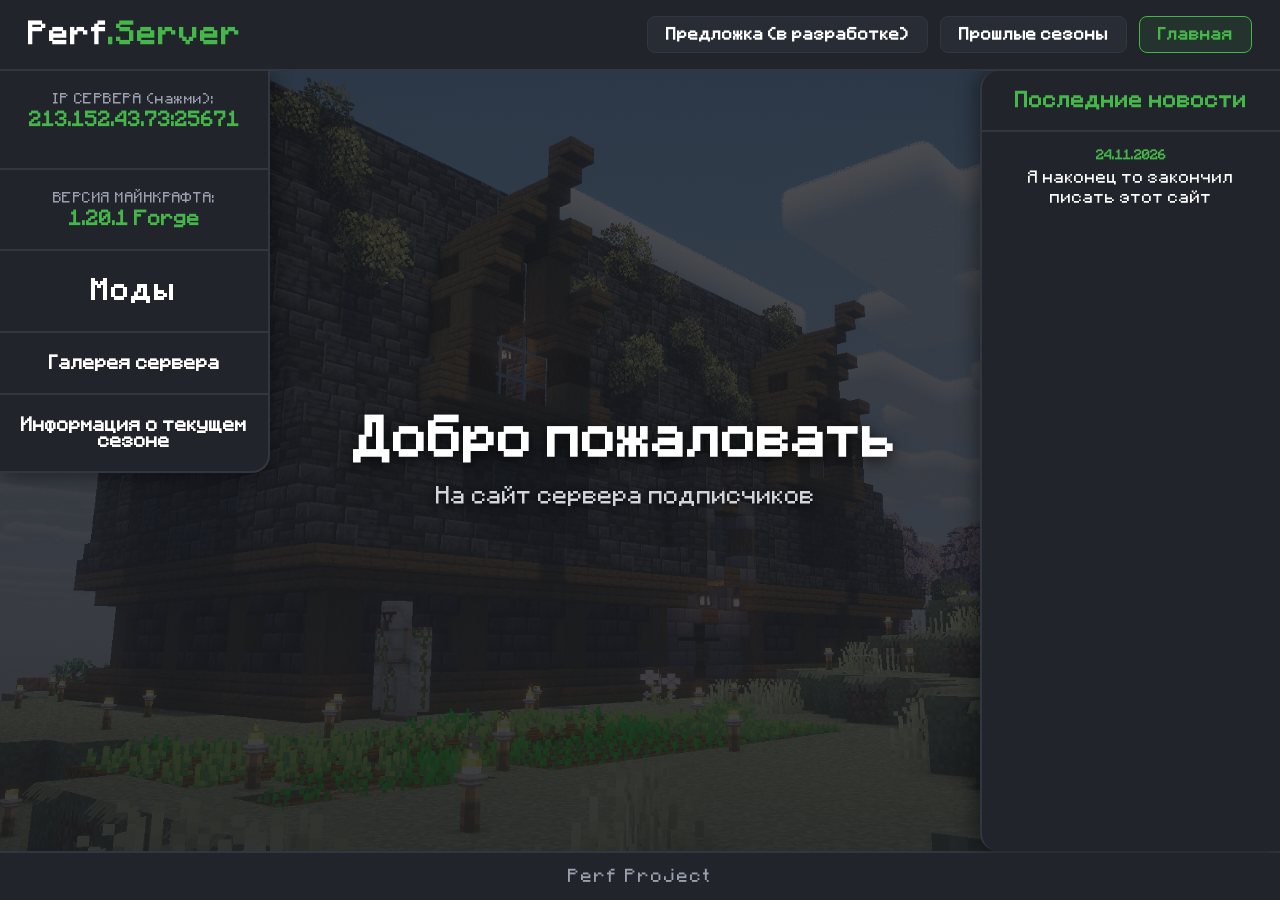
==== index.html @ 5166c8cd "Add files via upload" ====
<!DOCTYPE html>
<html lang="ru">
<head>
    <link rel="icon" type="image/png" href="favicon.png">
<link rel="apple-touch-icon" href="favicon.png">
    <meta charset="UTF-8">
    <meta name="viewport" content="width=device-width, initial-scale=1.0">
    <!-- ИНСТРУКЦИЯ: Текст ниже отображается на вкладке браузера -->
    <title>Perf.Server — Главная</title>
    
    <!-- Подключаем шрифты: пиксельный для заголовков и ровный для обычного текста -->
    <link rel="preconnect" href="https://fonts.googleapis.com">
    <link rel="preconnect" href="https://fonts.gstatic.com" crossorigin>
    <link href="https://fonts.googleapis.com/css2?family=Inter:wght@400;600;700&family=Silkscreen:wght@400;700&display=swap" rel="stylesheet">
    
    <!-- Подключаем наш отдельный файл со стилями -->
    <link rel="stylesheet" href="style.css">
</head>
<body>

    <!-- ==================== 1. ВЕРХНЯЯ ШАПКА САЙТА ==================== -->
    <header class="top-header">
        <!-- Левая часть шапки: Название сервера -->
        <a href="index.html" class="logo">
            Perf<span>.Server</span>
        </a>

        <!-- Правая часть шапки: Кнопки навигации (как на твоем рисунке) -->
        <nav class="top-nav">
            <!-- Чтобы сделать кнопку "активной" (с зеленой рамкой), добавь ей класс active -->
            <a href="#" class="nav-btn">Предложка (в разработке)</a>
            <a href="seasons.html" class="nav-btn ">Прошлые сезоны</a>
            <a href="index.html" class="nav-btn active">Главная</a>
        </nav>
    </header>

    <!-- ==================== 2. ОСНОВНАЯ ЧАСТЬ (3 КОЛОНКИ) ==================== -->
    <main class="main-grid">

        <!-- ---------- ЛЕВАЯ КОЛОНКА (Меню и инфа) ---------- -->
        <aside class="left-sidebar">
            
            <!-- Блок 1: IP сервера (нажми на него, чтобы скопировать) -->
            <div class="side-box ip-box" onclick="copyIP()" title="Нажми, чтобы скопировать IP">
                <span class="box-label">IP СЕРВЕРА (нажми):</span>
                <!-- ИНСТРУКЦИЯ: Меняй IP-адрес сервера прямо здесь -->
                <strong class="green-text" id="server-ip">213.152.43.73:25671</strong>
                <span class="copy-status" id="copy-msg">Скопировано!</span>
            </div>

            <!-- Блок 2: Версия Майнкрафта -->
            <div class="side-box">
                <span class="box-label">ВЕРСИЯ МАЙНКРАФТА:</span>
                <!-- ИНСТРУКЦИЯ: Меняй версию и ядро здесь -->
                <strong class="green-text">1.20.1 Forge</strong>
            </div>

            <!-- Блок 3: Кнопка МОДЫ -->
            <!-- ИНСТРУКЦИЯ: Вместо # потом впишем ссылку на страницу модов, например mods.html -->
            <!-- Блок 3: Кнопка МОДЫ -->
<a href="mods.html" class="side-box side-link big-link">
    Моды
</a>

            <!-- Блок 4: Галерея сервера -->
<a href="gallery.html" class="side-box side-link">
    Галерея сервера
</a>

            <!-- Блок 5: Информация о текущем сезоне -->
           <a href="season-info.html" class="side-box side-link">
                Информация о текущем сезоне
            </a>

        </aside>

        <!-- ---------- ЦЕНТРАЛЬНАЯ КОЛОНКА (Главный баннер) ---------- -->
        <section class="center-hero">
            <div class="hero-content">
                <!-- ИНСТРУКЦИЯ: Главный заголовок и подзаголовок по центру -->
                <h1>Добро пожаловать</h1>
                <p>На сайт сервера подписчиков</p>
            </div>
        </section>

        <!-- ---------- ПРАВАЯ КОЛОНКА (Последние новости) ---------- -->
        <aside class="right-sidebar">
            <div class="news-header">
                Последние новости
            </div>

            <!-- ИНСТРУКЦИЯ: Каждая новость — это блок <div class="news-item">. 
                 Чтобы добавить новую новость, просто скопируй один такой блок и вставь сверху! -->
            <div class="news-list">
                


                <div class="news-item">
                    <span class="news-date">24.11.2026</span>
                    <p>Я наконец то закончил писать этот сайт</p>
                </div>

             

            </div>
        </aside>

    </main>

    <!-- ==================== 3. НИЖНИЙ ПОДВАЛ (ФУТЕР) ==================== -->
    <footer class="bottom-footer">
        Perf Project
    </footer>

    <!-- Небольшой скрипт для работы кнопки копирования IP -->
    <script>
        function copyIP() {
            const ipText = document.getElementById('server-ip').innerText;
            navigator.clipboard.writeText(ipText);
            
            const msg = document.getElementById('copy-msg');
            msg.style.opacity = '1';
            setTimeout(() => {
                msg.style.opacity = '0';
            }, 2000);
        }
    </script>

</body>
</html>
---- style.css ----
/* ИНСТРУКЦИЯ: Файл minecraft.otf должен лежать в той же папке, что и style.css */
@font-face {
    font-family: 'Minecraft';
    src: url('minecraft.otf') format('opentype');
    font-weight: normal;
    font-style: normal;
}

/* =====================================================================
   ПАЛИТРА ЦВЕТОВ И НАСТРОЙКИ
   ===================================================================== */
:root {
    --bg-main: #181a1f;          /* Основной тёмный фон страницы */
    --bg-panel: #21242b;         /* Фон панелей и шапки */
    --bg-hover: #2a2e37;         /* Цвет блока при наведении мышки */
    --accent-green: #45b649;     /* Фирменный ярко-зелёный цвет */
    --border-color: #323641;     /* Цвет разделительных линий */
    --text-main: #ffffff;        /* Основной белый текст */
    --text-muted: #9aa0ae;       /* Приглушённый серый текст */
}

/* ИНСТРУКЦИЯ: Звёздочка (*) сбрасывает стандартные отступы у всех элементов */
* {
    margin: 0;
    padding: 0;
    box-sizing: border-box;
}

body {
    /* ИНСТРУКЦИЯ: Если хочешь вернуть обычный шрифт на весь текст, поставь 'Inter' на первое место */
    font-family: 'Minecraft', 'Inter', sans-serif;
    background-color: var(--bg-main);
    color: var(--text-main);
    min-height: 100vh;
    display: flex;
    flex-direction: column;
}

/* ==================== 1. ВЕРХНЯЯ ШАПКА ==================== */
.top-header {
    background-color: var(--bg-panel);
    border-bottom: 2px solid var(--border-color);
    padding: 16px 28px;
    display: flex;
    justify-content: space-between;
    align-items: center;
    z-index: 10;
}

.logo {
    font-family: 'Minecraft', 'Silkscreen', sans-serif;
    font-size: 26px;
    font-weight: 700;
    color: var(--text-main);
    text-decoration: none;
    letter-spacing: 1px;
}

.logo span {
    color: var(--accent-green);
}

.top-nav {
    display: flex;
    gap: 12px;
}

.nav-btn {
    background-color: #282c34;
    color: var(--text-main);
    text-decoration: none;
    padding: 10px 18px;
    border-radius: 8px;
    font-size: 14px;
    font-weight: 600;
    border: 1.5px solid var(--border-color);
    text-align: center;
    transition: 0.2s ease;
}

.nav-btn:hover {
    background-color: var(--bg-hover);
    border-color: var(--accent-green);
}

.nav-btn.active {
    border-color: var(--accent-green);
    color: var(--accent-green);
    background-color: rgba(69, 182, 73, 0.1);
}

/* ==================== 2. СЕТКА И ОБЩИЙ ФОН С КАРТИНКОЙ ==================== */
.main-grid {
    flex: 1;
    display: grid;
    grid-template-columns: 270px 1fr 300px;
    border-bottom: 2px solid var(--border-color);

    /* ИНСТРУКЦИЯ: Меняй имя картинки в url('...') при необходимости */
    background:
        linear-gradient(rgba(24, 26, 31, 0.72), rgba(24, 26, 31, 0.85)),
        url('dom2.png') center/cover no-repeat,
        radial-gradient(circle at center, #252b34 0%, #181a1f 100%);
}

/* ---------- ЛЕВАЯ КОЛОНКА (Обрезанная и закруглённая) ---------- */
.left-sidebar {
    background-color: var(--bg-panel);
    border-right: 2px solid var(--border-color);
    border-bottom: 2px solid var(--border-color);
    border-bottom-right-radius: 18px;
    align-self: start;
    overflow: hidden;
    display: flex;
    flex-direction: column;
    box-shadow: 4px 4px 20px rgba(0, 0, 0, 0.4);
}

/* ИНСТРУКЦИЯ: Центрируем текст внутри всех блоков левой колонки.
   Чтобы вернуть выравнивание по левому краю, поменяй center на left */
.side-box {
    padding: 22px 20px;
    border-bottom: 2px solid var(--border-color);
    display: flex;
    flex-direction: column;
    align-items: center;
    justify-content: center;
    text-align: center;
    gap: 6px;
}

.left-sidebar .side-box:last-child {
    border-bottom: none;
}

.box-label {
    font-size: 12px;
    color: var(--text-muted);
    letter-spacing: 0.5px;
    text-align: center;
}

.green-text {
    color: var(--accent-green);
    font-size: 17px;
    font-weight: 700;
    text-align: center;
}

.ip-box {
    cursor: pointer;
    position: relative;
    transition: 0.2s;
}

.ip-box:hover {
    background-color: var(--bg-hover);
}

.copy-status {
    font-size: 12px;
    color: var(--accent-green);
    text-align: center;
    opacity: 0;
    transition: opacity 0.3s;
}

.side-link {
    text-decoration: none;
    color: var(--text-main);
    font-size: 16px;
    font-weight: 600;
    text-align: center;
    transition: 0.2s;
}

.side-link:hover {
    background-color: var(--bg-hover);
    color: var(--accent-green);
}

.big-link {
    font-family: 'Minecraft', 'Silkscreen', sans-serif;
    font-size: 24px;
    letter-spacing: 2px;
    padding: 28px 20px;
    text-align: center;
}

/* ---------- ЦЕНТРАЛЬНАЯ КОЛОНКА ---------- */
/* ИНСТРУКЦИЯ: Главный заголовок и подзаголовок по центру экрана */
.center-hero {
    display: flex;
    align-items: center;
    justify-content: center;
    text-align: center;
    padding: 40px;
}

.hero-content {
    display: flex;
    flex-direction: column;
    align-items: center;
    text-align: center;
}

.hero-content h1 {
    font-family: 'Minecraft', 'Silkscreen', sans-serif;
    font-size: 46px;
    line-height: 1.2;
    margin-bottom: 14px;
    text-align: center;
    text-shadow: 0 4px 15px rgba(0, 0, 0, 0.8);
}

.hero-content p {
    font-size: 20px;
    line-height: 1.4;
    color: #d1d5db;
    text-align: center;
    text-shadow: 0 2px 10px rgba(0, 0, 0, 0.8);
}

/* ---------- ПРАВАЯ КОЛОНКА (НОВОСТИ) ---------- */
.right-sidebar {
    background-color: var(--bg-panel);
    border-left: 2px solid var(--border-color);
    border-top-left-radius: 18px;
    border-bottom-left-radius: 18px;
    overflow: hidden;
    display: flex;
    flex-direction: column;
    box-shadow: -4px 0 20px rgba(0, 0, 0, 0.4);
}

.news-header {
    padding: 20px;
    font-size: 18px;
    font-weight: 700;
    text-align: center;
    border-bottom: 2px solid var(--border-color);
    color: var(--accent-green);
}

.news-list {
    display: flex;
    flex-direction: column;
    flex: 1;
}

/* ИНСТРУКЦИЯ: Хочешь выровнять новости по левому краю — поменяй center на left */
.news-item {
    padding: 16px 18px;
    border-bottom: 2px solid var(--border-color);
    font-size: 14px;
    line-height: 1.45;
    text-align: center;
    transition: 0.2s;
}

.news-list .news-item:last-child {
    border-bottom: none;
}

.news-item:hover {
    background-color: var(--bg-hover);
}

.news-date {
    display: block;
    font-size: 11px;
    color: var(--accent-green);
    font-weight: 600;
    text-align: center;
    margin-bottom: 4px;
}

.empty-slot p {
    color: var(--text-muted);
    font-style: italic;
    text-align: center;
}

/* ==================== 3. НИЖНИЙ ПОДВАЛ ==================== */
.bottom-footer {
    background-color: var(--bg-panel);
    padding: 16px;
    text-align: center;
    font-family: 'Minecraft', 'Silkscreen', sans-serif;
    font-size: 15px;
    color: var(--text-muted);
    letter-spacing: 2px;
}

@media (max-width: 900px) {
    .main-grid {
        grid-template-columns: 1fr;
    }
    .left-sidebar, .right-sidebar {
        border: none;
        border-radius: 0;
    }
}

/* =====================================================================
   СТИЛИ ДЛЯ СТРАНИЦЫ МОДОВ (mods.html)
   ===================================================================== */

.active-side {
    color: var(--accent-green);
    background-color: rgba(69, 182, 73, 0.1);
}

.mods-layout {
    grid-template-columns: 270px 1fr;
    background:
        linear-gradient(rgba(24, 26, 31, 0.72), rgba(24, 26, 31, 0.85)),
        url('dom2.png') center/cover no-repeat,
        radial-gradient(circle at center, #252b34 0%, #181a1f 100%);
}

.mods-section {
    display: flex;
    align-items: center;
    justify-content: center;
    padding: 40px 20px;
}

.mods-card {
    background-color: rgba(33, 36, 43, 0.9);
    backdrop-filter: blur(8px);
    border: 2px solid var(--border-color);
    border-radius: 20px;
    padding: 38px 34px;
    max-width: 560px;
    width: 100%;
    text-align: center;
    box-shadow: 0 12px 35px rgba(0, 0, 0, 0.6);
    display: flex;
    flex-direction: column;
    align-items: center;
}

.mods-badge {
    background-color: rgba(69, 182, 73, 0.15);
    border: 1px solid var(--accent-green);
    color: var(--accent-green);
    padding: 6px 14px;
    border-radius: 20px;
    font-size: 13px;
    margin-bottom: 18px;
}

.mods-card h1 {
    font-family: 'Minecraft', 'Silkscreen', sans-serif;
    font-size: 32px;
    line-height: 1.3;
    margin-bottom: 14px;
}

.mods-desc {
    color: #d1d5db;
    font-size: 15px;
    line-height: 1.6;
    margin-bottom: 26px;
}

.download-btn {
    display: inline-block;
    background-color: var(--accent-green);
    color: #ffffff;
    text-decoration: none;
    font-family: 'Minecraft', 'Silkscreen', sans-serif;
    font-size: 18px;
    padding: 16px 32px;
    border-radius: 12px;
    letter-spacing: 1px;
    box-shadow: 0 6px 20px rgba(69, 182, 73, 0.35);
    transition: 0.2s ease;
    margin-bottom: 28px;
}

.download-btn:hover {
    background-color: #3da341;
    transform: translateY(-2px);
    box-shadow: 0 10px 25px rgba(69, 182, 73, 0.55);
}

.install-guide {
    background-color: rgba(24, 26, 31, 0.7);
    border: 1.5px solid var(--border-color);
    border-radius: 14px;
    padding: 18px 22px;
    width: 100%;
    text-align: left;
}

.install-guide h3 {
    color: var(--accent-green);
    font-size: 15px;
    margin-bottom: 10px;
    text-align: center;
}

.install-guide ol {
    padding-left: 20px;
    color: var(--text-muted);
    font-size: 13px;
    line-height: 1.65;
}

.install-guide li {
    margin-bottom: 6px;
}

.install-guide span {
    color: var(--text-main);
    font-weight: 600;
}

@media (max-width: 900px) {
    .mods-layout {
        grid-template-columns: 1fr;
    }
}

/* =====================================================================
   СТИЛИ ДЛЯ СТРАНИЦЫ ГАЛЕРЕИ (gallery.html)
   ===================================================================== */

.gallery-page {
    flex: 1;
    padding: 36px 40px 50px;
    max-width: 1400px;
    width: 100%;
    margin: 0 auto;
}

.gallery-title {
    font-family: 'Minecraft', 'Silkscreen', sans-serif;
    font-size: 38px;
    text-align: center;
    margin-bottom: 34px;
    letter-spacing: 2px;
    color: var(--text-main);
}

.gallery-grid {
    display: grid;
    grid-template-columns: repeat(3, 1fr);
    gap: 26px;
}

.gallery-card {
    position: relative;
    height: 250px;
    border-radius: 22px;
    border: 2px solid var(--border-color);
    overflow: hidden;
    cursor: pointer;
    background-color: var(--bg-panel);
    box-shadow: 0 8px 24px rgba(0, 0, 0, 0.45);
    transition: transform 0.25s ease, border-color 0.25s ease, box-shadow 0.25s ease;
}

.gallery-card:hover {
    transform: translateY(-4px);
    border-color: var(--accent-green);
    box-shadow: 0 12px 30px rgba(69, 182, 73, 0.25);
}

.gallery-card img {
    width: 100%;
    height: 100%;
    object-fit: cover;
    display: block;
    transition: transform 0.35s ease;
}

.gallery-card:hover img {
    transform: scale(1.04);
}

.gallery-caption {
    position: absolute;
    bottom: 0;
    left: 0;
    right: 0;
    background: rgba(24, 26, 31, 0.86);
    backdrop-filter: blur(6px);
    border-top: 1.5px solid var(--border-color);
    border-radius: 16px 16px 20px 20px;
    padding: 12px 16px;
    text-align: center;
}

.gallery-caption p {
    font-size: 13px;
    line-height: 1.4;
    color: var(--text-main);
}

.lightbox {
    position: fixed;
    inset: 0;
    background: rgba(12, 14, 18, 0.92);
    backdrop-filter: blur(8px);
    display: none;
    flex-direction: column;
    align-items: center;
    justify-content: center;
    padding: 30px;
    z-index: 1000;
}

.lightbox.open {
    display: flex;
}

.lightbox-img {
    max-width: 92vw;
    max-height: 80vh;
    border-radius: 16px;
    border: 2px solid var(--accent-green);
    box-shadow: 0 15px 50px rgba(0, 0, 0, 0.8);
    object-fit: contain;
}

.lightbox-text {
    margin-top: 16px;
    font-size: 16px;
    color: var(--text-main);
    text-align: center;
    background-color: var(--bg-panel);
    padding: 10px 22px;
    border-radius: 12px;
    border: 1.5px solid var(--border-color);
}

.lightbox-close {
    position: absolute;
    top: 22px;
    right: 32px;
    font-size: 42px;
    color: var(--text-main);
    cursor: pointer;
    line-height: 1;
    transition: 0.2s;
}

.lightbox-close:hover {
    color: var(--accent-green);
}

@media (max-width: 1000px) {
    .gallery-grid {
        grid-template-columns: repeat(2, 1fr);
    }
}

@media (max-width: 650px) {
    .gallery-page {
        padding: 24px 16px;
    }
    .gallery-grid {
        grid-template-columns: 1fr;
    }
}

/* =====================================================================
   СТИЛИ ДЛЯ РАЗДЕЛА «ПРОШЛЫЕ СЕЗОНЫ» (seasons.html и season.html)
   ===================================================================== */

.seasons-page {
    flex: 1;
    display: flex;
    align-items: stretch;
    padding: 32px 36px;
    background:
        linear-gradient(rgba(24, 26, 31, 0.76), rgba(24, 26, 31, 0.88)),
        url('ad.png') center/cover no-repeat,
        radial-gradient(circle at center, #252b34 0%, #181a1f 100%);
}

.seasons-row {
    display: flex;
    align-items: stretch;
    gap: 22px;
    flex-wrap: wrap;
    width: 100%;
}

.season-column {
    width: 118px;
    min-height: 460px;
    background-color: rgba(33, 36, 43, 0.88);
    backdrop-filter: blur(8px);
    border: 2px solid var(--border-color);
    border-radius: 26px;
    text-decoration: none;
    color: var(--text-main);
    display: flex;
    align-items: center;
    justify-content: center;
    padding: 24px 12px;
    box-shadow: 0 10px 28px rgba(0, 0, 0, 0.5);
    transition: transform 0.25s ease, border-color 0.25s ease, background-color 0.25s ease, box-shadow 0.25s ease;
}

.season-column:hover {
    transform: translateY(-6px);
    border-color: var(--accent-green);
    background-color: rgba(42, 46, 55, 0.95);
    box-shadow: 0 14px 34px rgba(69, 182, 73, 0.28);
}

.vertical-label {
    writing-mode: vertical-rl;
    text-orientation: upright;
    font-family: 'Minecraft', 'Silkscreen', sans-serif;
    font-size: 26px;
    letter-spacing: 6px;
    color: var(--accent-green);
    user-select: none;
}

.season-detail-page {
    flex: 1;
    padding: 28px 36px 50px;
    background:
        linear-gradient(rgba(24, 26, 31, 0.78), rgba(24, 26, 31, 0.9)),
        url('1season.jpg') center/cover no-repeat,
        radial-gradient(circle at center, #252b34 0%, #181a1f 100%);
}

.season-container {
    max-width: 1340px;
    margin: 0 auto;
}

.season-top-bar {
    display: flex;
    justify-content: space-between;
    align-items: center;
    gap: 16px;
    margin-bottom: 22px;
    flex-wrap: wrap;
}

.season-badge {
    font-family: 'Minecraft', 'Silkscreen', sans-serif;
    font-size: 20px;
    color: var(--accent-green);
    background-color: rgba(33, 36, 43, 0.92);
    border: 2px solid var(--accent-green);
    border-radius: 14px;
    padding: 10px 22px;
    box-shadow: 0 6px 18px rgba(0, 0, 0, 0.4);
}

.back-seasons-btn {
    text-decoration: none;
    color: var(--text-main);
    background-color: rgba(33, 36, 43, 0.9);
    border: 1.5px solid var(--border-color);
    border-radius: 10px;
    padding: 9px 16px;
    font-size: 14px;
    font-weight: 600;
    transition: 0.2s ease;
}

.back-seasons-btn:hover {
    border-color: var(--accent-green);
    color: var(--accent-green);
    background-color: var(--bg-hover);
}

.season-story-box {
    background-color: rgba(33, 36, 43, 0.9);
    backdrop-filter: blur(8px);
    border: 2px solid var(--border-color);
    border-radius: 24px;
    padding: 26px;
    box-shadow: 0 12px 35px rgba(0, 0, 0, 0.55);
}

.season-photo-frame {
    float: left;
    width: 440px;
    max-width: 100%;
    height: 300px;
    margin: 0 28px 18px 0;
    border-radius: 22px;
    border: 2px solid var(--border-color);
    overflow: hidden;
    cursor: pointer;
    background-color: var(--bg-main);
    transition: border-color 0.25s ease, transform 0.25s ease;
}

.season-photo-frame:hover {
    border-color: var(--accent-green);
    transform: translateY(-2px);
}

.season-photo-frame img {
    width: 100%;
    height: 100%;
    object-fit: cover;
    display: block;
}

.season-text {
    font-size: 16px;
    line-height: 1.7;
    color: #e5e7eb;
}

.season-text p {
    margin-bottom: 16px;
}

.season-text p:last-child {
    margin-bottom: 0;
}

.season-story-box::after {
    content: "";
    display: table;
    clear: both;
}

@media (max-width: 850px) {
    .season-column {
        width: 100%;
        min-height: 90px;
    }
    .vertical-label {
        writing-mode: horizontal-tb;
        text-orientation: mixed;
        letter-spacing: 3px;
        font-size: 22px;
    }
    .season-photo-frame {
        float: none;
        width: 100%;
        margin: 0 0 20px 0;
        height: 240px;
    }
}

/* =====================================================================
   СТИЛИ ДЛЯ РАЗДЕЛА «ИНФОРМАЦИЯ О СЕЗОНЕ» С КАРТОЙ СПРАВА (season-info.html)
   ===================================================================== */

.season-map-layout {
    flex: 1;
    display: grid;
    grid-template-columns: 270px 1fr;
    align-items: stretch;
    border-bottom: 2px solid var(--border-color);
    background-color: var(--bg-main);
}

/* Левая колонка «ИГРОКИ :» — растягивается до нижней границы, список внутри скроллится */
.players-sidebar {
    background-color: var(--bg-panel);
    border: 2px solid var(--border-color);
    border-radius: 18px;
    margin: 20px 0 24px 20px;
    overflow: hidden;
    display: flex;
    flex-direction: column;
    box-shadow: 0 8px 24px rgba(0, 0, 0, 0.35);
}

.players-sidebar-header {
    padding: 16px 18px;
    font-family: 'Minecraft', 'Silkscreen', sans-serif;
    font-size: 18px;
    color: var(--accent-green);
    border-bottom: 2px solid var(--border-color);
    letter-spacing: 1px;
}

.season-players-rows {
    list-style: none;
    display: flex;
    flex-direction: column;
    flex: 1;
    min-height: 460px;           /* ИНСТРУКЦИЯ: Минимальная высота списка игроков */
    max-height: 620px;           /* ИНСТРУКЦИЯ: Максимальная высота до появления прокрутки */
    overflow-y: auto;
    scrollbar-width: thin;
    scrollbar-color: var(--accent-green) var(--bg-main);
}

.season-players-rows::-webkit-scrollbar {
    width: 6px;
}

.season-players-rows::-webkit-scrollbar-track {
    background: var(--bg-main);
}

.season-players-rows::-webkit-scrollbar-thumb {
    background-color: var(--accent-green);
    border-radius: 6px;
}

.player-row {
    padding: 12px 18px;
    border-bottom: 1.5px solid var(--border-color);
    font-size: 14px;
    color: var(--text-main);
    transition: background-color 0.2s ease, color 0.2s ease, padding-left 0.2s ease;
}

.season-players-rows .player-row:last-child {
    border-bottom: none;
}

.player-row:hover {
    background-color: var(--bg-hover);
    color: var(--accent-green);
    padding-left: 22px;
}

/* Правая панель с картой и лором, растянутым до нижней границы */
.season-map-panel {
    display: flex;
    flex-direction: column;
    padding: 20px 24px 24px;
    gap: 16px;
    background: radial-gradient(circle at center, #252b34 0%, #181a1f 100%);
}

.map-toolbar {
    display: flex;
    align-items: center;
    justify-content: space-between;
    gap: 14px;
    flex-wrap: wrap;
}

.map-title-group {
    display: flex;
    align-items: center;
    gap: 12px;
    flex-wrap: wrap;
}

.season-live-badge {
    background-color: rgba(69, 182, 73, 0.16);
    border: 1.5px solid var(--accent-green);
    color: var(--accent-green);
    padding: 5px 14px;
    border-radius: 20px;
    font-size: 12px;
    letter-spacing: 1px;
}

.map-subtitle {
    font-family: 'Minecraft', 'Silkscreen', sans-serif;
    font-size: 18px;
    color: var(--text-main);
}

.map-external-btn {
    text-decoration: none;
    background-color: var(--bg-panel);
    color: var(--text-main);
    border: 1.5px solid var(--border-color);
    border-radius: 10px;
    padding: 9px 16px;
    font-size: 13px;
    font-weight: 600;
    transition: 0.2s ease;
}

.map-external-btn:hover {
    border-color: var(--accent-green);
    color: var(--accent-green);
    background-color: var(--bg-hover);
}

/* Панелька с кнопкой открытия карты */
.map-banner-card {
    display: flex;
    align-items: center;
    justify-content: space-between;
    gap: 20px;
    padding: 22px 26px;
    border-radius: 18px;
    border: 2px solid var(--border-color);
    background:
        linear-gradient(120deg, rgba(69, 182, 73, 0.14), rgba(33, 36, 43, 0.94) 55%),
        var(--bg-panel);
    box-shadow: 0 8px 24px rgba(0, 0, 0, 0.4);
}

.map-banner-info {
    display: flex;
    flex-direction: column;
    gap: 6px;
    max-width: 620px;
}

.map-banner-title {
    font-family: 'Minecraft', 'Silkscreen', sans-serif;
    font-size: 24px;
    line-height: 1.25;
    color: var(--text-main);
}

.map-banner-desc {
    font-size: 14px;
    line-height: 1.55;
    color: var(--text-muted);
}

.map-banner-desc code {
    color: var(--accent-green);
    font-family: monospace;
}

.map-open-btn {
    margin-bottom: 0;
    white-space: nowrap;
    flex-shrink: 0;
}

/* Блок лора растягивается вниз до нижней границы секции */
.season-lore-card {
    flex: 1;
    min-height: 260px;           /* ИНСТРУКЦИЯ: Минимальная высота карточки лора */
    padding: 24px 28px;
    border-radius: 18px;
    border: 2px solid var(--border-color);
    background-color: rgba(33, 36, 43, 0.92);
    box-shadow: 0 8px 24px rgba(0, 0, 0, 0.35);
    display: flex;
    flex-direction: column;
    gap: 14px;
}

.season-lore-header {
    display: flex;
    flex-direction: column;
    align-items: flex-start;
    gap: 8px;
    padding-bottom: 12px;
    border-bottom: 2px solid var(--border-color);
}

.lore-tag {
    background-color: rgba(69, 182, 73, 0.14);
    border: 1.5px solid var(--accent-green);
    color: var(--accent-green);
    padding: 4px 12px;
    border-radius: 20px;
    font-size: 12px;
    letter-spacing: 1px;
}

.season-lore-header h2 {
    font-family: 'Minecraft', 'Silkscreen', sans-serif;
    font-size: 22px;
    line-height: 1.3;
    color: var(--text-main);
}

.season-lore-body {
    display: flex;
    flex-direction: column;
    gap: 14px;
    font-size: 15px;
    line-height: 1.7;
    color: #d8dde8;
}

/* Адаптация для планшетов и телефонов */
@media (max-width: 900px) {
    .season-map-layout {
        grid-template-columns: 1fr;
    }
    .players-sidebar {
        margin: 16px 16px 0;
    }
    .season-players-rows {
        min-height: 200px;
        max-height: 260px;
    }
    .season-map-panel {
        padding: 16px 16px 24px;
    }
    .map-banner-card {
        flex-direction: column;
        align-items: flex-start;
        padding: 18px;
    }
    .map-open-btn {
        width: 100%;
        text-align: center;
    }
    .season-lore-card {
        min-height: 200px;
        padding: 20px;
    }
}
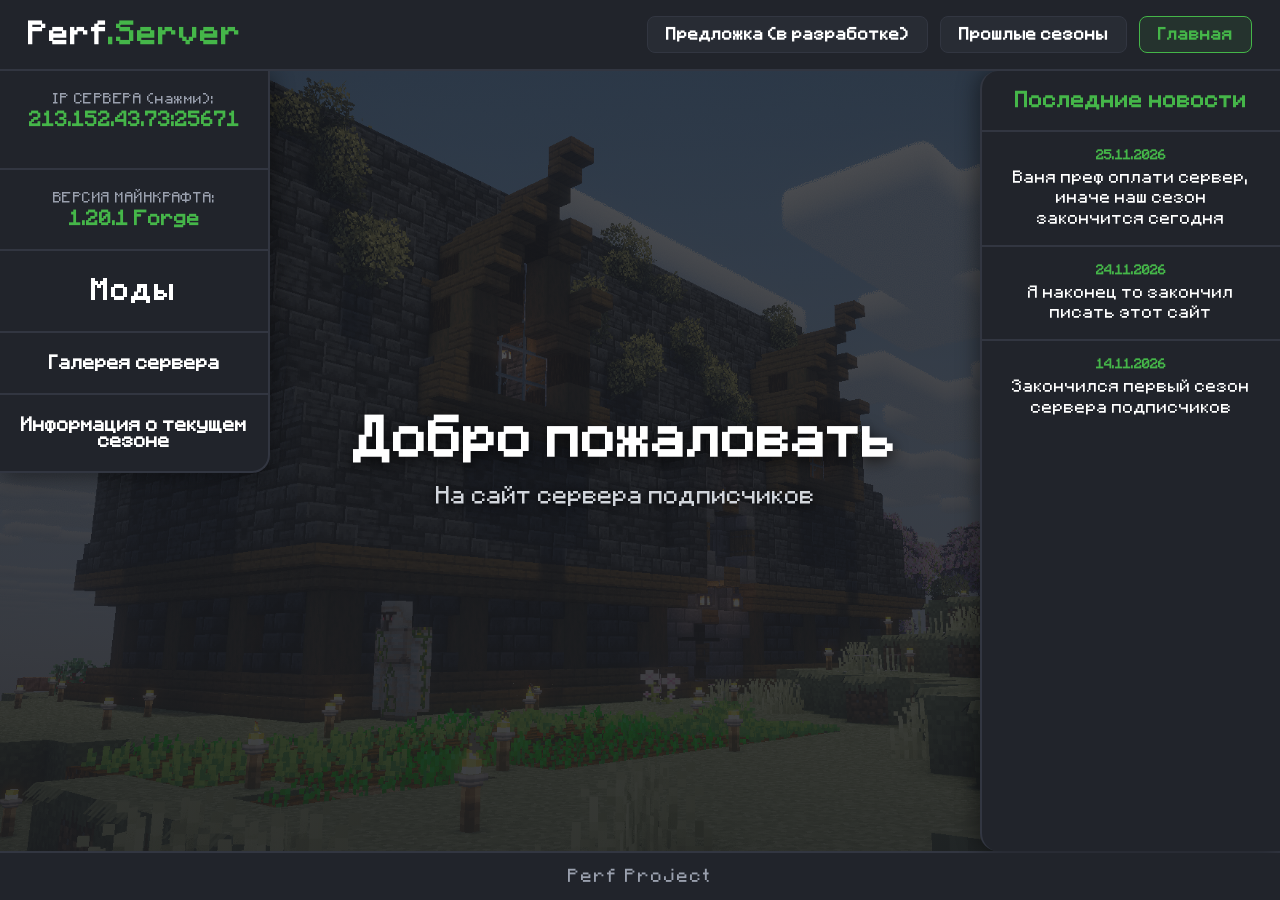
==== commit c1b16c0c: "Update index.html" ====
--- a/index.html
+++ b/index.html
@@ -93,13 +93,19 @@
                  Чтобы добавить новую новость, просто скопируй один такой блок и вставь сверху! -->
             <div class="news-list">
                 
-
+          <div class="news-item">
+                    <span class="news-date">25.11.2026</span>
+                    <p>Ваня преф оплати сервер, иначе наш сезон закончится сегодня</p>
+                </div>
 
                 <div class="news-item">
                     <span class="news-date">24.11.2026</span>
                     <p>Я наконец то закончил писать этот сайт</p>
                 </div>
-
+               <div class="news-item">
+                    <span class="news-date">14.11.2026</span>
+                    <p>Закончился первый сезон сервера подписчиков</p>
+                </div>
              
 
             </div>
@@ -127,4 +133,4 @@
     </script>
 
 </body>
-</html>+</html>
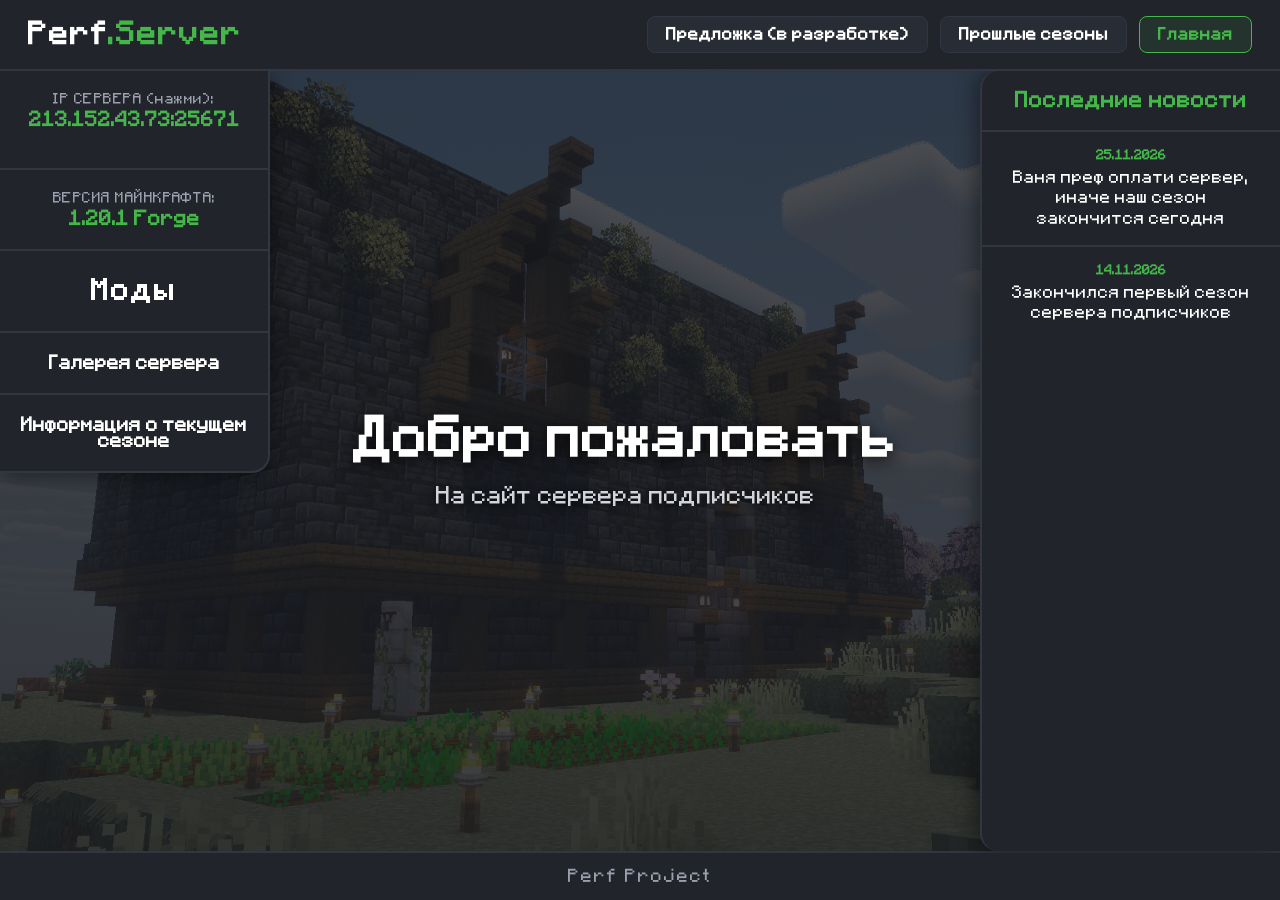
==== commit bc708f04: "Update index.html" ====
--- a/index.html
+++ b/index.html
@@ -98,10 +98,7 @@
                     <p>Ваня преф оплати сервер, иначе наш сезон закончится сегодня</p>
                 </div>
 
-                <div class="news-item">
-                    <span class="news-date">24.11.2026</span>
-                    <p>Я наконец то закончил писать этот сайт</p>
-                </div>
+               
                <div class="news-item">
                     <span class="news-date">14.11.2026</span>
                     <p>Закончился первый сезон сервера подписчиков</p>
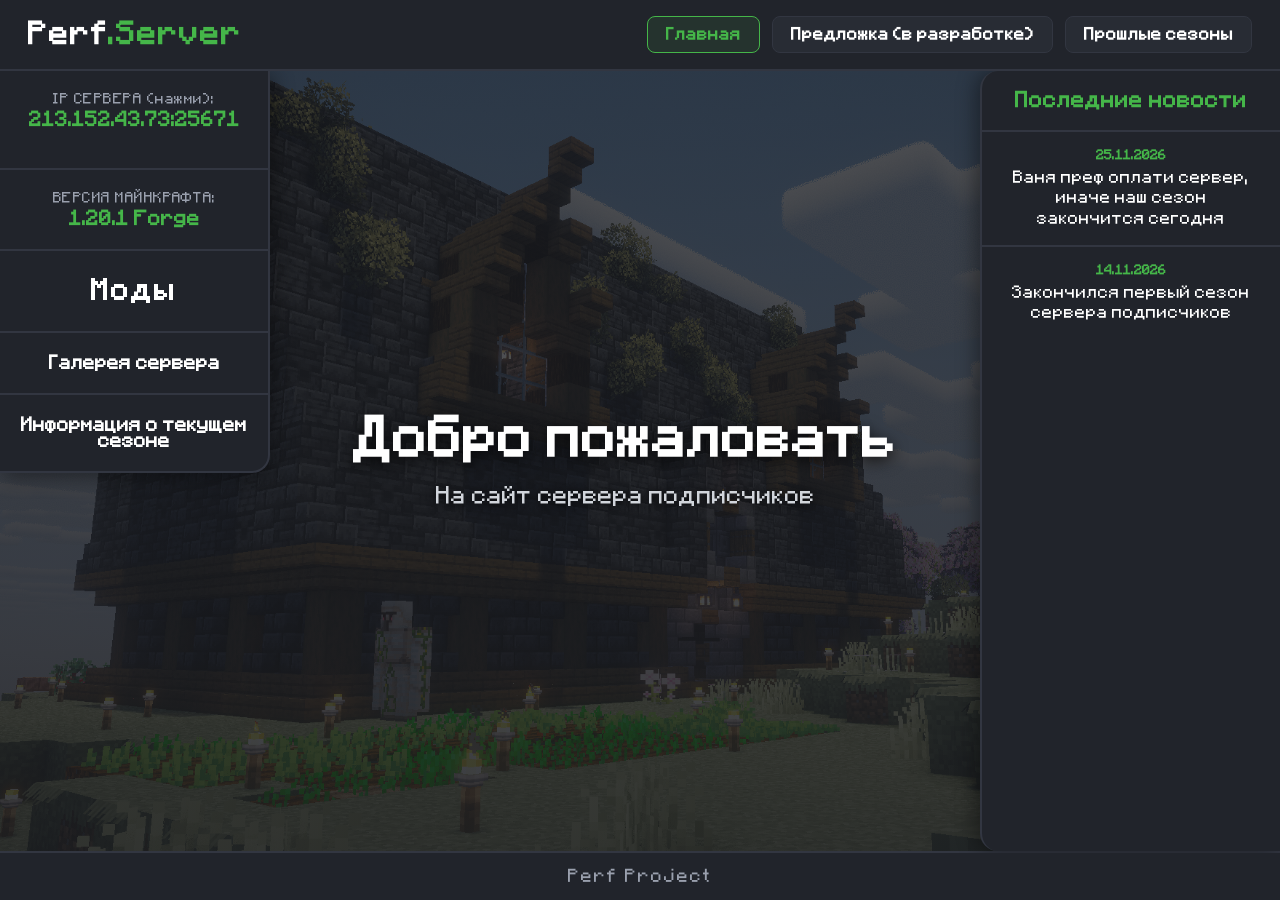
==== commit a6f830a0: "Update index.html" ====
--- a/index.html
+++ b/index.html
@@ -28,9 +28,9 @@
         <!-- Правая часть шапки: Кнопки навигации (как на твоем рисунке) -->
         <nav class="top-nav">
             <!-- Чтобы сделать кнопку "активной" (с зеленой рамкой), добавь ей класс active -->
+            <a href="index.html" class="nav-btn active">Главная</a>
             <a href="#" class="nav-btn">Предложка (в разработке)</a>
             <a href="seasons.html" class="nav-btn ">Прошлые сезоны</a>
-            <a href="index.html" class="nav-btn active">Главная</a>
         </nav>
     </header>
 
